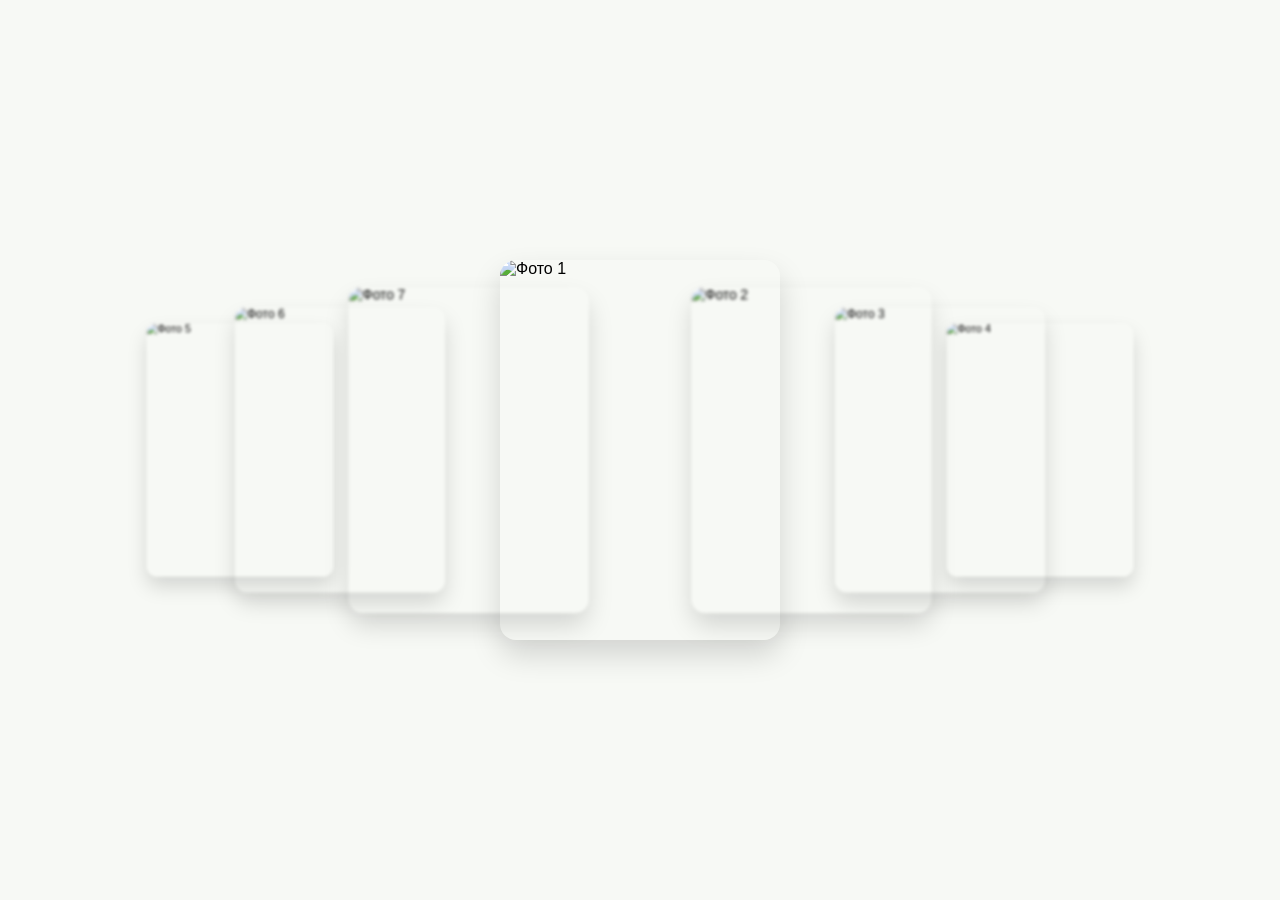
==== nur.html @ 1593222c "Add files via upload" ====
<!DOCTYPE html>
<html lang="ru">
<head>
  <meta charset="UTF-8">
  <meta name="viewport" content="width=device-width, initial-scale=1.0">
  <title>3D Coverflow Slider</title>
  
  <link rel="stylesheet" href="https://cdn.jsdelivr.net/npm/swiper@11/swiper-bundle.min.css" />

  <style>
    body {
      background-color: #f7f9f5;
      display: flex;
      justify-content: center;
      align-items: center;
      min-height: 100vh;
      margin: 0;
      font-family: sans-serif;
    }

    /* Контейнер слайдера */
    .swiper {
      width: 100%;
      padding-top: 50px;
      padding-bottom: 50px;
    }

    /* Карточка слайда */
    .swiper-slide {
      background-position: center;
      background-size: cover;
      width: 280px;
      height: 380px;
      border-radius: 16px;
      box-shadow: 0 15px 30px rgba(0, 0, 0, 0.15);
      overflow: hidden;
      transition: filter 0.3s ease;
    }

    /* Добавляем размытие для боковых слайдов, как в видео */
    .swiper-slide:not(.swiper-slide-active) {
      filter: blur(2px) grayscale(20%);
    }

    .swiper-slide img {
      display: block;
      width: 100%;
      height: 100%;
      object-fit: cover;
    }
  </style>
</head>
<body>

  <div class="swiper mySwiper">
    <div class="swiper-wrapper">
      <div class="swiper-slide"><img src="images/01.jpeg" alt="Фото 1" /></div>
      <div class="swiper-slide"><img src="images/02.jpeg" alt="Фото 2" /></div>
      <div class="swiper-slide"><img src="images/03.jpeg" alt="Фото 3" /></div>
      <div class="swiper-slide"><img src="images/04.jpeg" alt="Фото 4" /></div>
      <div class="swiper-slide"><img src="images/05.png" alt="Фото 5" /></div>
      <div class="swiper-slide"><img src="images/06.jpeg" alt="Фото 6" /></div>
      <div class="swiper-slide"><img src="images/07.jpeg" alt="Фото 7" /></div>
    </div>
  </div>

  <script src="https://cdn.jsdelivr.net/npm/swiper@11/swiper-bundle.min.js"></script>

  <script>
    const swiper = new Swiper('.mySwiper', {
      effect: 'coverflow',
      grabCursor: true,
      centeredSlides: true,
      slidesPerView: 'auto',
      loop: true,
      coverflowEffect: {
        rotate: 0,        /* Угол поворота слайдов */
        stretch: 80,      /* Расстояние/наложение слайдов друг на друга */
        depth: 200,       /* Эффект глубины (удаление боковых слайдов) */
        modifier: 1,      /* Множитель эффекта */
        slideShadows: false, /* Тень Swiper (отключена для мягкого вида) */
      },
    });
  </script>
</body>
</html>
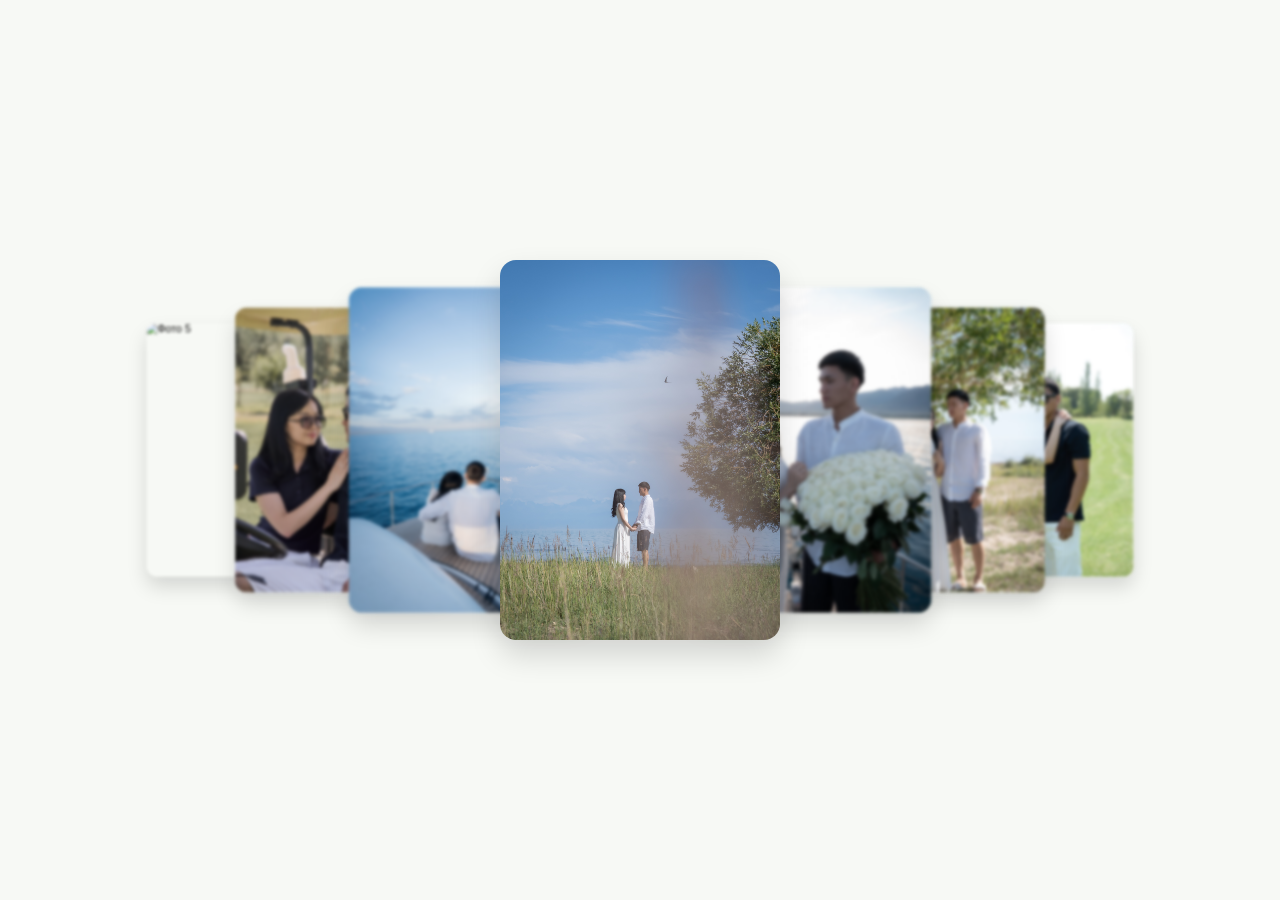
==== commit fa073fc0: "Fix HTML encoding issues in nur.html" ====
--- a/nur.html
+++ b/nur.html
@@ -54,13 +54,13 @@
 
   <div class="swiper mySwiper">
     <div class="swiper-wrapper">
-      <div class="swiper-slide"><img src="images/01.jpeg" alt="Фото 1" /></div>
-      <div class="swiper-slide"><img src="images/02.jpeg" alt="Фото 2" /></div>
-      <div class="swiper-slide"><img src="images/03.jpeg" alt="Фото 3" /></div>
-      <div class="swiper-slide"><img src="images/04.jpeg" alt="Фото 4" /></div>
-      <div class="swiper-slide"><img src="images/05.png" alt="Фото 5" /></div>
-      <div class="swiper-slide"><img src="images/06.jpeg" alt="Фото 6" /></div>
-      <div class="swiper-slide"><img src="images/07.jpeg" alt="Фото 7" /></div>
+      <div class="swiper-slide"><img src="01.jpeg" alt="Фото 1" /></div>
+      <div class="swiper-slide"><img src="02.jpeg" alt="Фото 2" /></div>
+      <div class="swiper-slide"><img src="03.jpeg" alt="Фото 3" /></div>
+      <div class="swiper-slide"><img src="04.jpeg" alt="Фото 4" /></div>
+      <div class="swiper-slide"><img src="05.png" alt="Фото 5" /></div>
+      <div class="swiper-slide"><img src="06.jpeg" alt="Фото 6" /></div>
+      <div class="swiper-slide"><img src="07.jpeg" alt="Фото 7" /></div>
     </div>
   </div>
 
@@ -83,4 +83,4 @@
     });
   </script>
 </body>
-</html>+</html>
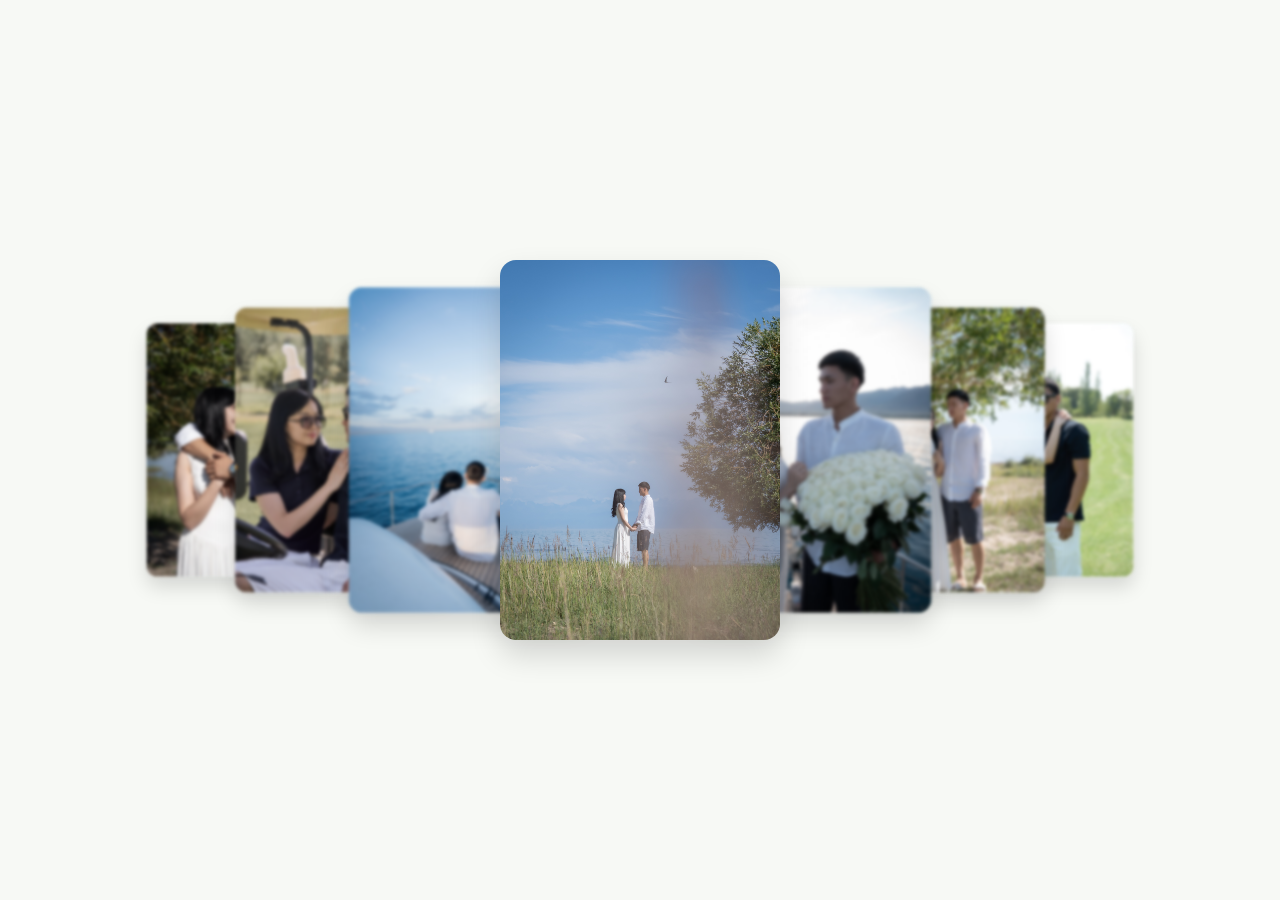
==== commit e2584b98: "Fix HTML encoding issues in nur.html" ====
--- a/nur.html
+++ b/nur.html
@@ -58,7 +58,7 @@
       <div class="swiper-slide"><img src="02.jpeg" alt="Фото 2" /></div>
       <div class="swiper-slide"><img src="03.jpeg" alt="Фото 3" /></div>
       <div class="swiper-slide"><img src="04.jpeg" alt="Фото 4" /></div>
-      <div class="swiper-slide"><img src="05.png" alt="Фото 5" /></div>
+      <div class="swiper-slide"><img src="05.PNG" alt="Фото 5" /></div>
       <div class="swiper-slide"><img src="06.jpeg" alt="Фото 6" /></div>
       <div class="swiper-slide"><img src="07.jpeg" alt="Фото 7" /></div>
     </div>
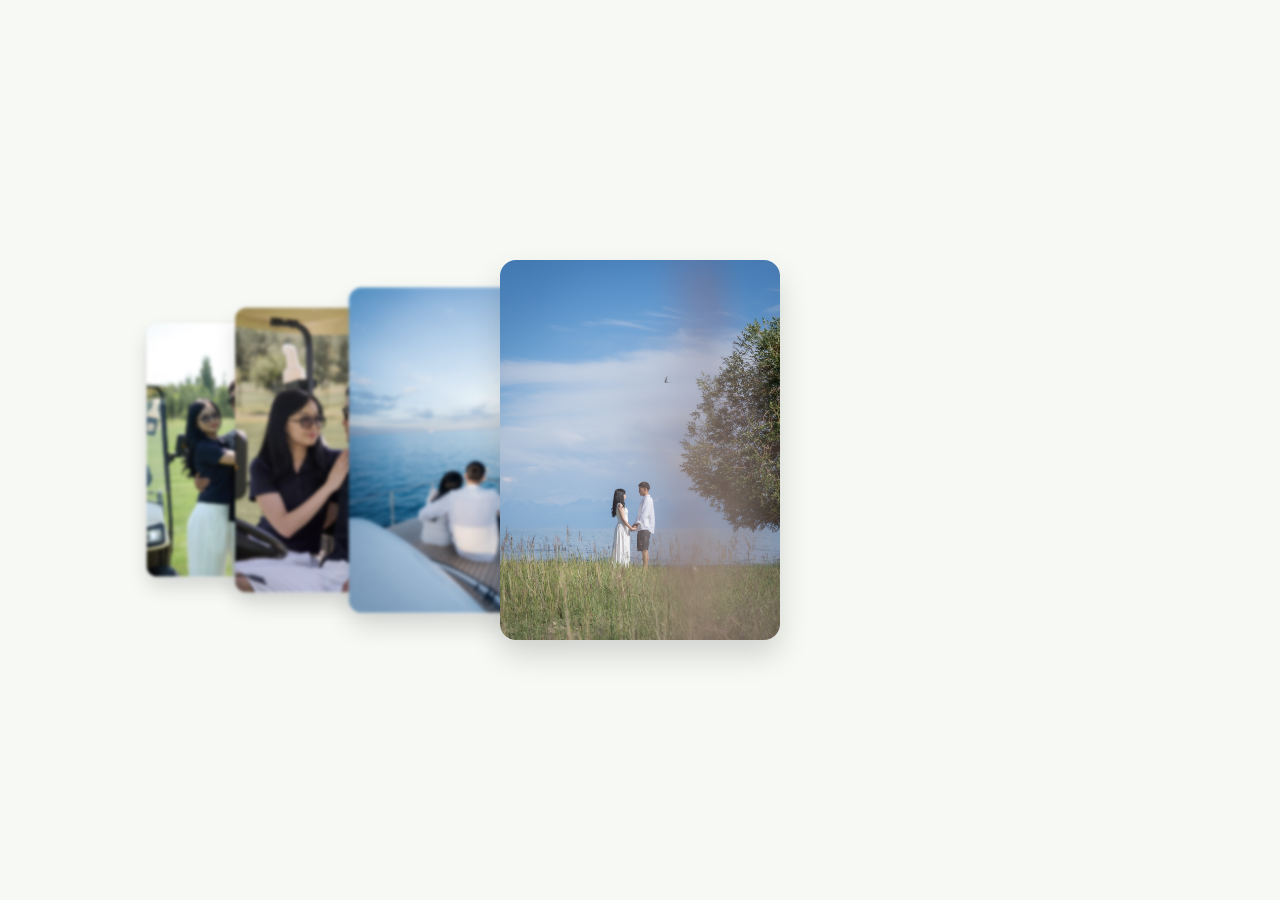
==== commit 36db8989: "Update nur.html" ====
--- a/nur.html
+++ b/nur.html
@@ -55,10 +55,7 @@
   <div class="swiper mySwiper">
     <div class="swiper-wrapper">
       <div class="swiper-slide"><img src="01.jpeg" alt="Фото 1" /></div>
-      <div class="swiper-slide"><img src="02.jpeg" alt="Фото 2" /></div>
-      <div class="swiper-slide"><img src="03.jpeg" alt="Фото 3" /></div>
       <div class="swiper-slide"><img src="04.jpeg" alt="Фото 4" /></div>
-      <div class="swiper-slide"><img src="05.PNG" alt="Фото 5" /></div>
       <div class="swiper-slide"><img src="06.jpeg" alt="Фото 6" /></div>
       <div class="swiper-slide"><img src="07.jpeg" alt="Фото 7" /></div>
     </div>
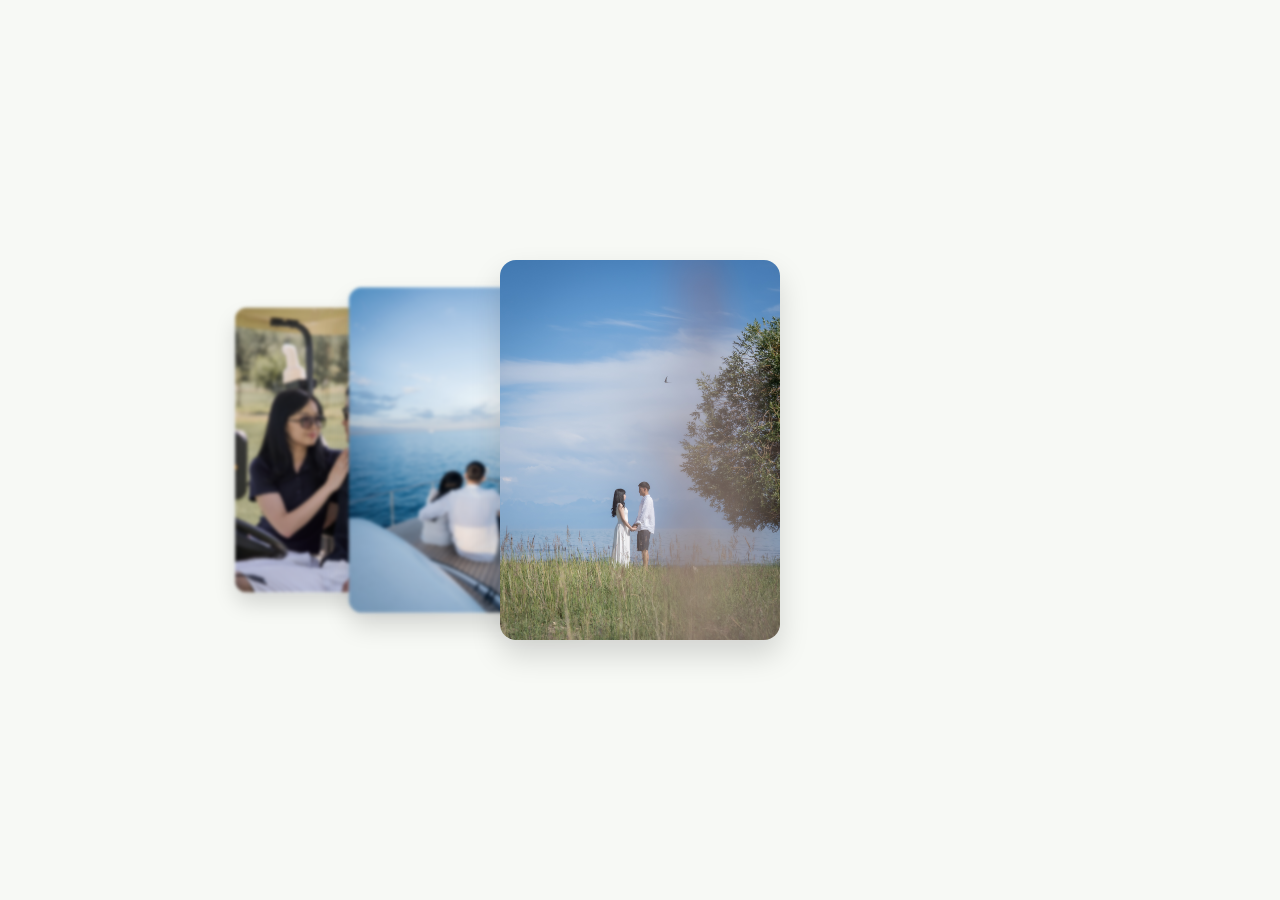
==== commit 47522c33: "Update nur.html" ====
--- a/nur.html
+++ b/nur.html
@@ -55,7 +55,6 @@
   <div class="swiper mySwiper">
     <div class="swiper-wrapper">
       <div class="swiper-slide"><img src="01.jpeg" alt="Фото 1" /></div>
-      <div class="swiper-slide"><img src="04.jpeg" alt="Фото 4" /></div>
       <div class="swiper-slide"><img src="06.jpeg" alt="Фото 6" /></div>
       <div class="swiper-slide"><img src="07.jpeg" alt="Фото 7" /></div>
     </div>
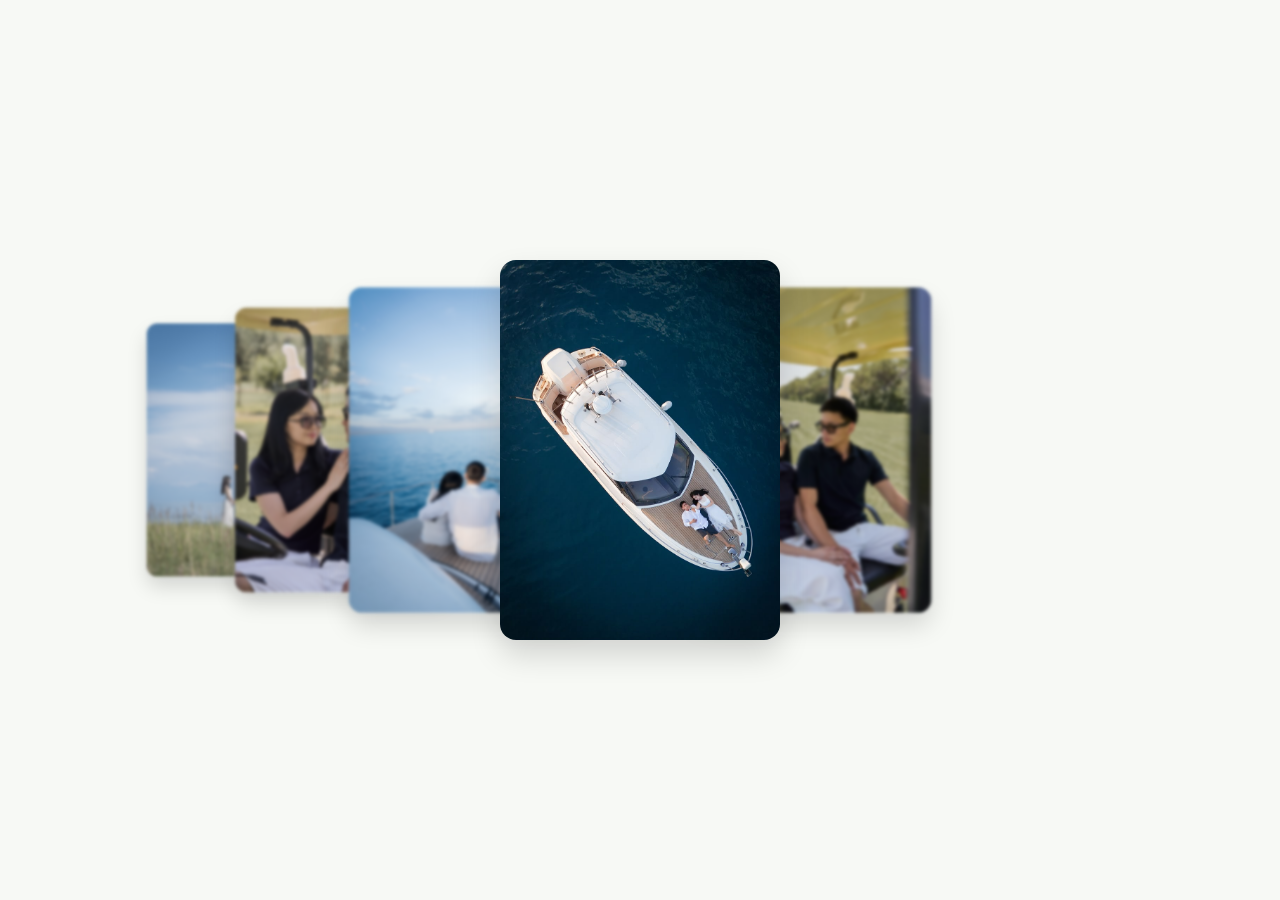
==== commit 93b4a913: "Update nur.html" ====
--- a/nur.html
+++ b/nur.html
@@ -54,6 +54,8 @@
 
   <div class="swiper mySwiper">
     <div class="swiper-wrapper">
+      <div class="swiper-slide"><img src="10.jfif" alt="Фото 7" /></div>
+      <div class="swiper-slide"><img src="125.jfif" alt="Фото 7" /></div>
       <div class="swiper-slide"><img src="01.jpeg" alt="Фото 1" /></div>
       <div class="swiper-slide"><img src="06.jpeg" alt="Фото 6" /></div>
       <div class="swiper-slide"><img src="07.jpeg" alt="Фото 7" /></div>
